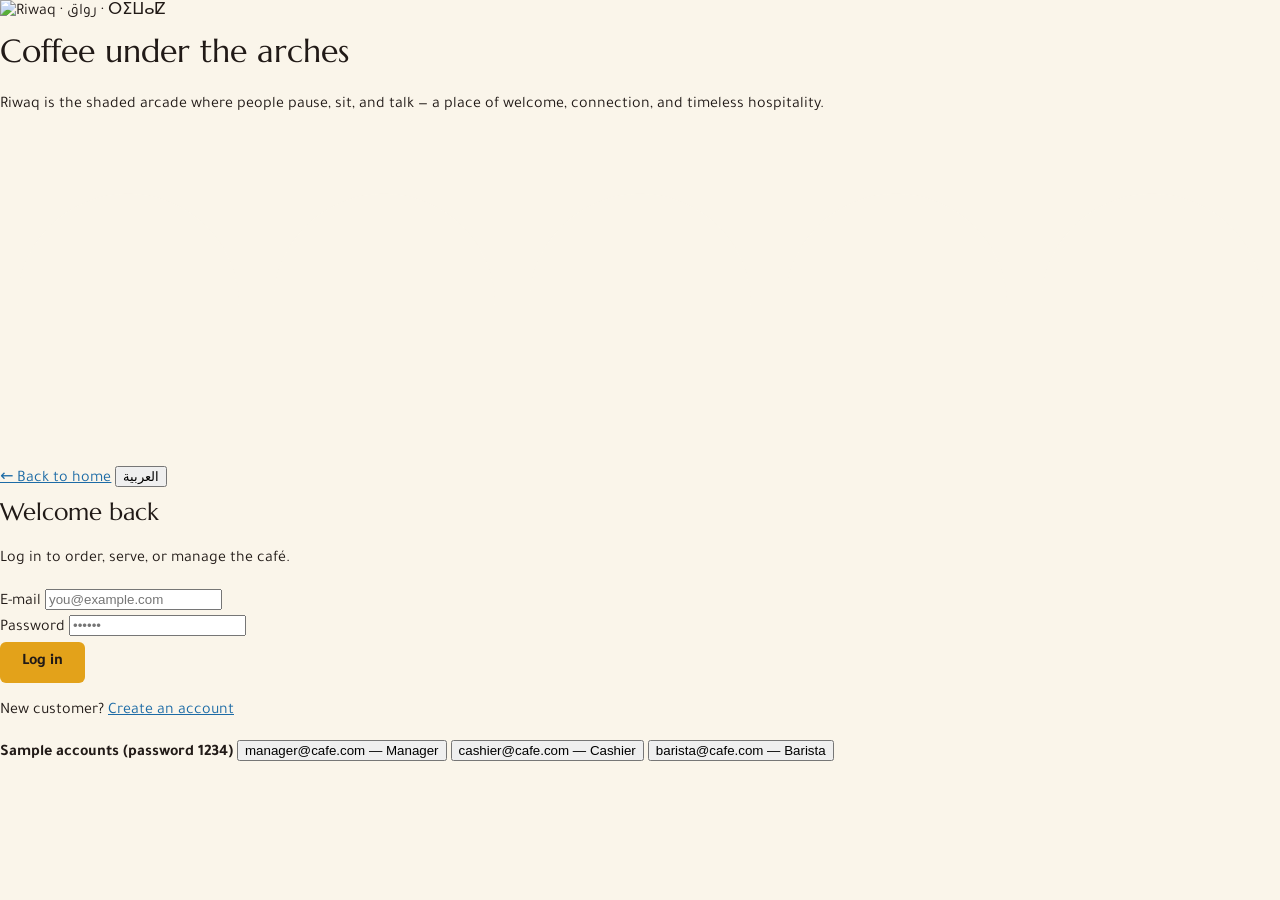
==== login.html @ 943dd226 "upload login and register html files" ====
<!DOCTYPE html>
<html lang="en">
<head>
  <meta charset="UTF-8">
  <meta name="viewport" content="width=device-width, initial-scale=1.0">
  <title data-i18n="login.title">Log in · Riwaq Café</title>
  <link rel="icon" href="img/riwaq-logo.svg">
  <link rel="preconnect" href="https://fonts.googleapis.com">
  <link rel="preconnect" href="https://fonts.gstatic.com" crossorigin>
  <link href="https://fonts.googleapis.com/css2?family=Marcellus&family=Noto+Sans+Tifinagh&family=Kufam:wght@400;700&family=Noto+Kufi+Arabic:wght@400;500;700&family=Tajawal:wght@400;500;700&display=swap" rel="stylesheet">
  <link rel="stylesheet" href="css/style.css">
  <script src="js/shared/i18n.js"></script>
</head>
<body data-root="">

  <main class="auth-page">
    <!-- Brand side -->
    <section class="auth-brand">
      <img class="logo" src="img/riwaq-lockup-light.svg" alt="Riwaq · رواق · ⵔⵉⵡⴰⵇ">
      <h1 data-i18n-html="brand.tagline">Coffee under <span>the arches</span></h1>
      <p data-i18n="brand.text">Riwaq is the shaded arcade where people pause, sit, and talk — a place of welcome, connection, and timeless hospitality.</p>
      <svg class="arches" viewBox="0 0 600 150" preserveAspectRatio="xMidYMax slice" aria-hidden="true">
        <path fill="#FAF5EA" d="M0 0 H600 V150 H592 V80 A52.0 52.0 0 0 0 488 80 V150 H472 V80 A52.0 52.0 0 0 0 368 80 V150 H352 V80 A52.0 52.0 0 0 0 248 80 V150 H232 V80 A52.0 52.0 0 0 0 128 80 V150 H112 V80 A52.0 52.0 0 0 0 8 80 V150 H0Z"/>
      </svg>
    </section>

    <!-- Form side -->
    <section class="auth-panel">
      <div class="auth-card">
        <div class="auth-top">
          <a class="back" href="index.html" data-i18n="back">← Back to home</a>
          <button type="button" class="lang-btn" data-lang-toggle>العربية</button>
        </div>
        <h2 data-i18n="login.heading">Welcome back</h2>
        <p class="sub" data-i18n="login.sub">Log in to order, serve, or manage the café.</p>

        <div id="login-alert" class="alert" role="alert" hidden></div>

        <form id="login-form" novalidate>
          <div class="field">
            <label for="email" data-i18n="field.email">E-mail</label>
            <input id="email" name="email" type="email" autocomplete="email" placeholder="you@example.com">
            <div class="error"></div>
          </div>
          <div class="field">
            <label for="password" data-i18n="field.password">Password</label>
            <input id="password" name="password" type="password" autocomplete="current-password" placeholder="••••••">
            <div class="error"></div>
          </div>
          <button type="submit" class="btn btn-primary btn-block" data-i18n="login.submit">Log in</button>
        </form>

        <p class="switch"><span data-i18n="login.newCustomer">New customer?</span> <a href="register.html" data-i18n="login.createAccount">Create an account</a></p>

        <div class="demo-accounts">
          <strong data-i18n="login.demoTitle">Sample accounts (password 1234)</strong>
          <button type="button" data-demo="manager@cafe.com"><bdi>manager@cafe.com</bdi> — <span data-i18n="role.manager">Manager</span></button>
          <button type="button" data-demo="cashier@cafe.com"><bdi>cashier@cafe.com</bdi> — <span data-i18n="role.cashier">Cashier</span></button>
          <button type="button" data-demo="barista@cafe.com"><bdi>barista@cafe.com</bdi> — <span data-i18n="role.barista">Barista</span></button>
        </div>
      </div>
    </section>
  </main>

  <script src="js/shared/auth.js"></script>
</body>
</html>
---- css/style.css ----
/* ============================================================
   Riwaq Cafe — shared design system (style.css)
   Visual identity: Libyan heritage — Amazigh, Arab, Mediterranean
   Used by every page. Page-specific styles stay in each page.
   ============================================================ */

:root {
  /* Brand colours */
  --red:     #B3261E;   /* Ghadames red  - primary            */
  --green:   #1F5C43;   /* Oasis green   - secondary          */
  --blue:    #1C6BA6;   /* Sea blue      - links, info        */
  --saffron: #E3A21A;   /* Saffron       - accent, highlights */
  --lime:    #FAF5EA;   /* Lime wash     - page background    */
  --sand:    #E4CDA7;   /* Sandstone     - borders, stripes   */
  --clay:    #A65A34;   /* Clay          - small details      */
  --ink:     #211A17;   /* Kilim black   - text               */

  --muted:   #6A5A50;   /* secondary text  */
  --line:    #E0D2B8;   /* light borders   */
  --card:    #FFFDF7;   /* card background */

  /* Type */
  --font-head: "Marcellus", Georgia, serif;
  --font-body: "Tajawal", system-ui, sans-serif;

  /* Shape */
  --radius-arch: 999px 999px 0 0;  /* arched top for images/cards */
  --radius-ui: 6px;
}

* { box-sizing: border-box; }

body {
  margin: 0;
  background: var(--lime);
  color: var(--ink);
  font-family: var(--font-body);
  font-size: 16px;
  line-height: 1.6;
}

h1, h2, h3 { font-family: var(--font-head); font-weight: 400; margin: 0 0 8px; }
h1 { font-size: 2rem; }
h2 { font-size: 1.5rem; }
a  { color: var(--blue); }

.container { max-width: 1080px; margin: 0 auto; padding: 0 16px; }

/* ---------- Kilim band (identity divider) ---------- */
.kilim-band {
  height: 14px;
  background: var(--red);
  background-image: url("data:image/svg+xml,%3Csvg xmlns='http://www.w3.org/2000/svg' width='28' height='14'%3E%3Cpath d='M14 1l13 13H1z' fill='%23FAF5EA'/%3E%3Cpath d='M14 6l7 8H7z' fill='%23B3261E'/%3E%3C/svg%3E");
  background-size: 28px 14px;
}

/* ---------- Navbar ---------- */
.navbar {
  background: var(--lime);
  border-bottom: 2px solid var(--red);
}
.navbar .container {
  display: flex;
  align-items: center;
  justify-content: space-between;
  gap: 16px;
  flex-wrap: wrap;
  padding-top: 10px;
  padding-bottom: 10px;
}
.navbar .brand img { height: 56px; display: block; }
.navbar nav { display: flex; gap: 6px; flex-wrap: wrap; align-items: center; }
.navbar nav a {
  color: var(--ink);
  text-decoration: none;
  font-weight: 500;
  padding: 8px 14px;
  border-radius: var(--radius-ui);
}
.navbar nav a:hover { background: var(--sand); }
.navbar nav a.active {
  background: var(--red);
  color: var(--lime);
}

/* ---------- Buttons ---------- */
.btn {
  display: inline-block;
  font-family: var(--font-body);
  font-size: 1rem;
  font-weight: 700;
  padding: 9px 20px;
  border-radius: var(--radius-ui);
  border: 2px solid transparent;
  cursor: pointer;
  text-decoration: none;
}
.btn-primary   { background: var(--saffron); color: var(--ink);  }
.btn-secondary { background: var(--green);   color: var(--lime); }
.btn-outline   { background: transparent;    color: var(--ink); border-color: var(--ink); }
.btn-danger    { background: transparent;    color: var(--red); border-color: var(--red); }
.btn:hover { filter: brightness(0.95); }
.btn:focus-visible { outline: 3px solid var(--blue); outline-offset: 2px; }
.btn:disabled { opacity: 0.5; cursor: not-allowed; }

/* ---------- Cards ---------- */
.card {
  background: var(--card);
  border: 1px solid var(--line);
  border-radius: var(--radius-ui);
  padding: 20px;
}

/* ---------- Status badges (order lifecycle) ---------- */
.badge {
  display: inline-block;
  padding: 3px 12px;
  border-radius: 999px;
  font-size: 0.85rem;
  font-weight: 700;
}
.badge-pending   { background: var(--sand);    color: var(--ink);  }
.badge-preparing { background: var(--saffron); color: var(--ink);  }
.badge-ready     { background: var(--blue);    color: var(--lime); }
.badge-completed { background: var(--green);   color: var(--lime); }
.badge-cancelled { background: var(--red);     color: var(--lime); }

/* ---------- Footer ---------- */
footer.site-footer {
  margin-top: 48px;
  background: var(--green);
  color: var(--lime);
}
footer.site-footer .container {
  padding-top: 20px;
  padding-bottom: 20px;
  display: flex;
  justify-content: space-between;
  gap: 12px;
  flex-wrap: wrap;
  font-size: 0.95rem;
}
footer.site-footer a { color: var(--saffron); }

/* ---------- Helpers ---------- */
.muted { color: var(--muted); }
.text-center { text-align: center; }
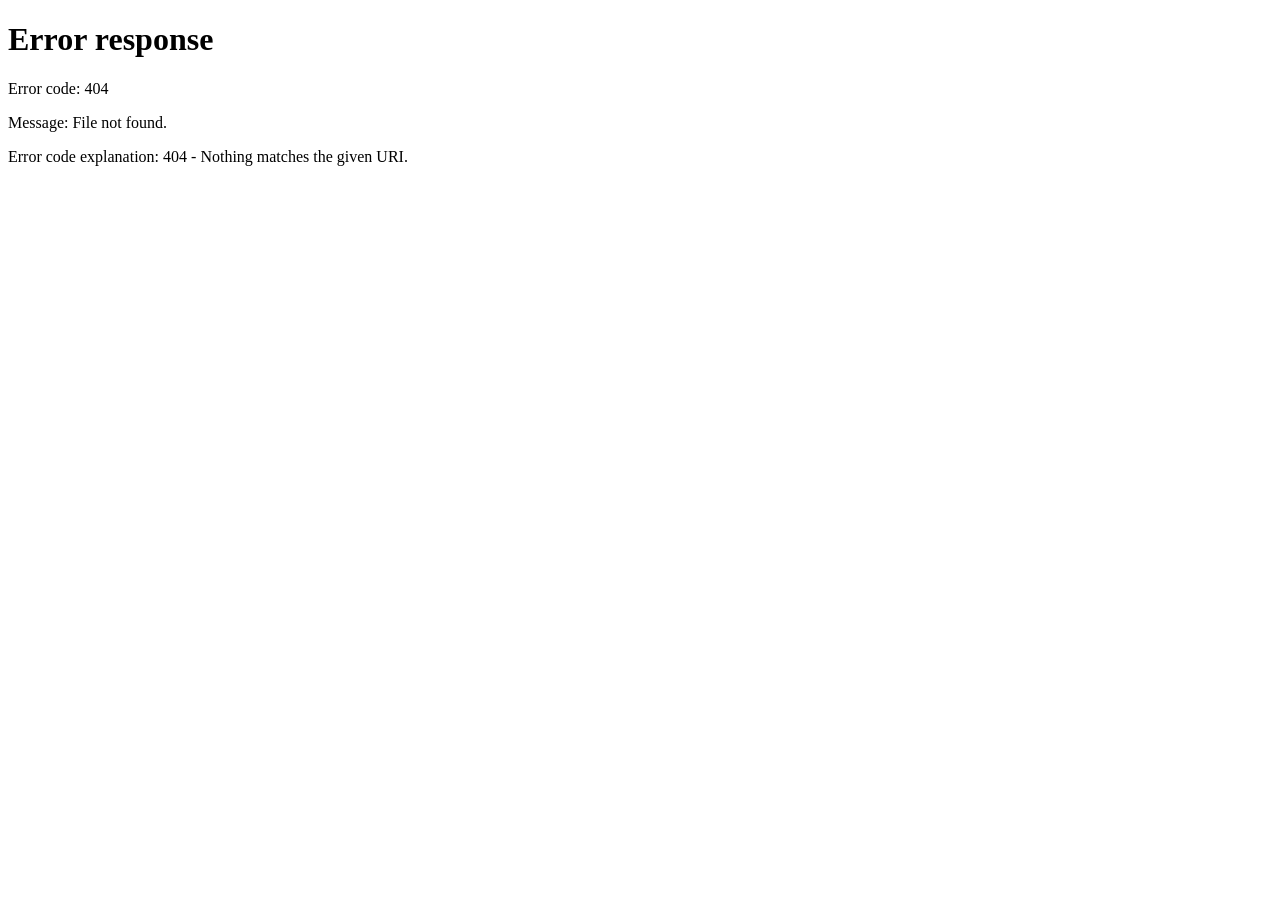
==== commit 0dc34c90: "Update M1" ====
--- a/login.html
+++ b/login.html
@@ -39,7 +39,7 @@
         <form id="login-form" novalidate>
           <div class="field">
             <label for="email" data-i18n="field.email">E-mail</label>
-            <input id="email" name="email" type="email" autocomplete="email" placeholder="you@example.com">
+            <input id="email" name="email" type="email" autocomplete="email" placeholder="your@email.com" data-i18n-placeholder="ph.email">
             <div class="error"></div>
           </div>
           <div class="field">
@@ -57,11 +57,13 @@
           <button type="button" data-demo="manager@cafe.com"><bdi>manager@cafe.com</bdi> — <span data-i18n="role.manager">Manager</span></button>
           <button type="button" data-demo="cashier@cafe.com"><bdi>cashier@cafe.com</bdi> — <span data-i18n="role.cashier">Cashier</span></button>
           <button type="button" data-demo="barista@cafe.com"><bdi>barista@cafe.com</bdi> — <span data-i18n="role.barista">Barista</span></button>
+          <button type="button" data-demo="customer@cafe.com"><bdi>customer@cafe.com</bdi> — <span data-i18n="role.customer">Customer</span></button>
         </div>
       </div>
     </section>
   </main>
 
+  <script src="js/shared/storage.js"></script>
   <script src="js/shared/auth.js"></script>
 </body>
 </html>
--- a/css/style.css
+++ b/css/style.css
@@ -2,6 +2,12 @@
    Riwaq Cafe — shared design system (style.css)
    Visual identity: Libyan heritage — Amazigh, Arab, Mediterranean
    Used by every page. Page-specific styles stay in each page.
+
+   PART A  Team base: tokens, navbar, buttons, cards, badges, footer
+   PART B  Module M1 (Yasmina): auth pages, admin layout, dashboard,
+           tables, forms, modal, Arabic / RTL support
+   Rule: Part B only ADDS classes. It never redefines Part A, so
+   the team's pages look exactly the same as before.
    ============================================================ */
 
 :root {
@@ -26,6 +32,21 @@
   /* Shape */
   --radius-arch: 999px 999px 0 0;  /* arched top for images/cards */
   --radius-ui: 6px;
+
+  /* ---- added for module M1 ---- */
+  --red-dark: #8E1D17;             /* hover on red surfaces */
+  --white:    #FFFFFF;
+  --shadow:   0 1px 2px rgba(33, 26, 23, .06), 0 6px 18px rgba(33, 26, 23, .06);
+
+  /* Arabic fonts (used when the page is switched to Arabic) */
+  --font-ar-head:  "Kufam", "Noto Kufi Arabic", sans-serif;
+  --font-ar-body:  "Noto Kufi Arabic", "Tajawal", sans-serif;
+  --font-tifinagh: "Noto Sans Tifinagh", sans-serif;
+
+  /* Patterns: Ghadames roofline + kilim diamond (Visual Identity, page 7) */
+  --roofline: url("data:image/svg+xml,%3Csvg xmlns='http://www.w3.org/2000/svg' width='24' height='14'%3E%3Cpath d='M0 14 L12 2 L24 14Z' fill='%23B3261E'/%3E%3C/svg%3E");
+  --kilim: url("data:image/svg+xml,%3Csvg xmlns='http://www.w3.org/2000/svg' width='40' height='24'%3E%3Cpath d='M20 1 L31 12 L20 23 L9 12Z' fill='%23B3261E'/%3E%3Cpath d='M20 6 L26 12 L20 18 L14 12Z' fill='%23E3A21A'/%3E%3Cpath d='M20 9 L23 12 L20 15 L17 12Z' fill='%231F5C43'/%3E%3C/svg%3E");
+  --kilim-light: url("data:image/svg+xml,%3Csvg xmlns='http://www.w3.org/2000/svg' width='40' height='24'%3E%3Cpath d='M20 1 L31 12 L20 23 L9 12Z' fill='%23FAF5EA'/%3E%3Cpath d='M20 6 L26 12 L20 18 L14 12Z' fill='%23E3A21A'/%3E%3Cpath d='M20 9 L23 12 L20 15 L17 12Z' fill='%231F5C43'/%3E%3C/svg%3E");
 }
 
 * { box-sizing: border-box; }
@@ -145,3 +166,264 @@
 /* ---------- Helpers ---------- */
 .muted { color: var(--muted); }
 .text-center { text-align: center; }
+
+/* ============================================================
+   PART B — Module M1 (Yasmina): login, register, users,
+   dashboard, reports + Arabic / RTL
+   ============================================================ */
+.ar  { font-family: var(--font-ar-head); }
+.tif { font-family: var(--font-tifinagh); }
+
+/* ---------- B1. Decorative strips ---------- */
+.roofline-strip { height: 14px; background: var(--roofline) repeat-x bottom; }
+.kilim-strip    { height: 24px; background: var(--kilim) repeat-x center; }
+
+/* ---------- B2. Extra button variants (base .btn is in Part A) ---------- */
+.btn-ghost { background: transparent; color: var(--muted); border-color: var(--line); }
+.btn-ghost:hover { border-color: var(--muted); }
+.btn-sm    { padding: 5px 12px; font-size: .88rem; }
+.btn-block { width: 100%; }
+
+/* ---------- B3. Forms ---------- */
+.field { margin-bottom: 1rem; }
+.field label { display: block; font-weight: 600; font-size: .9rem; margin-bottom: .3rem; }
+.field input, .field select {
+  width: 100%; padding: .7rem .85rem; font: 1rem var(--font-body); color: var(--ink);
+  background: var(--white); border: 1.5px solid var(--line); border-radius: 8px;
+}
+.field input:focus, .field select:focus { outline: none; border-color: var(--red); box-shadow: 0 0 0 3px rgba(179, 38, 30, .12); }
+.field.invalid input, .field.invalid select { border-color: var(--red); }
+.field .hint  { font-size: .8rem; color: var(--muted); margin-top: .25rem; }
+.field .error { font-size: .8rem; color: var(--red); margin-top: .25rem; min-height: 1em; }
+.form-row { display: grid; grid-template-columns: 1fr 1fr; gap: 0 1rem; }
+
+.alert {
+  padding: .7rem .9rem; border-radius: 8px; margin-bottom: 1rem; font-size: .92rem;
+  background: #FBE9E7; color: var(--red-dark); border: 1px solid #F1C4BF;
+}
+.alert.success { background: #E5F0EA; color: var(--green); border-color: #BCD8C9; }
+.alert[hidden] { display: none; }
+
+/* ---------- B4. Auth pages (login / register) ---------- */
+.auth-page { min-height: 100vh; display: grid; grid-template-columns: 1.05fr 1fr; }
+
+.auth-brand {
+  position: relative; overflow: hidden;
+  background: var(--red); color: var(--lime);
+  display: flex; flex-direction: column; justify-content: center; align-items: center;
+  text-align: center; padding: 3rem 3.5rem 9rem;
+}
+.auth-brand::before { /* Ghadames roofline along the top */
+  content: ""; position: absolute; inset: 0 0 auto 0; height: 18px;
+  background: url("data:image/svg+xml,%3Csvg xmlns='http://www.w3.org/2000/svg' width='24' height='18'%3E%3Cpath d='M0 18 L12 4 L24 18Z' fill='%23FAF5EA'/%3E%3C/svg%3E") repeat-x bottom;
+  transform: rotate(180deg);
+}
+.auth-brand .arches { /* the riwaq arcade along the bottom */
+  position: absolute; left: 0; bottom: 0; width: 100%; height: 150px; opacity: .12;
+}
+.auth-brand .logo { width: 230px; margin-bottom: 2rem; }
+.auth-brand h1 { font-size: 2.3rem; color: var(--white); }
+.auth-brand h1 span { color: var(--saffron); }
+.auth-brand p { max-width: 30rem; opacity: .9; }
+
+.auth-panel { display: flex; flex-direction: column; justify-content: center; padding: 3rem; }
+.auth-card { width: 100%; max-width: 420px; margin: 0 auto; }
+.auth-card h2 { font-size: 2rem; margin-bottom: .25rem; }
+.auth-card .sub { color: var(--muted); margin: 0 0 1.75rem; }
+.auth-card .switch { text-align: center; margin-top: 1.25rem; font-size: .92rem; }
+.auth-top { display: flex; justify-content: space-between; align-items: center; margin-bottom: 1.5rem; }
+.auth-card .back { font-size: .88rem; color: var(--muted); text-decoration: none; }
+.lang-btn {
+  font: 600 .88rem var(--font-body); color: var(--red); background: var(--white);
+  border: 1.5px solid var(--sand); border-radius: 999px; padding: .35rem .95rem; cursor: pointer;
+}
+.lang-btn:hover { border-color: var(--red); }
+.opt { font-weight: 400; color: var(--muted); }
+
+.demo-accounts {
+  margin-top: 1.75rem; padding: 1rem; border-radius: var(--radius-ui);
+  background: var(--white); border: 1px dashed var(--sand); font-size: .85rem;
+}
+.demo-accounts strong { display: block; margin-bottom: .4rem; }
+.demo-accounts button {
+  font: inherit; background: none; border: 0; padding: .15rem 0; cursor: pointer; text-align: start;
+  color: var(--blue); text-decoration: underline; display: block;
+}
+
+/* ---------- B5. Admin layout (sidebar + main area) ---------- */
+.admin-layout { display: grid; grid-template-columns: 240px 1fr; min-height: 100vh; }
+
+.sidebar {
+  background: var(--red); color: var(--lime); padding: 1.1rem 1rem 0;
+  position: sticky; top: 0; height: 100vh; display: flex; flex-direction: column;
+  overflow-y: auto;            /* on short screens the sidebar scrolls by itself */
+}
+.sidebar .brand { display: block; text-align: center; padding: 0 .5rem .6rem; }
+.sidebar .brand img { width: 108px; }
+.sidebar .kilim-strip { margin: 0 -.25rem .4rem; background-image: var(--kilim-light); }
+.sidebar nav a {
+  display: flex; align-items: center; gap: .65rem;
+  padding: .5rem .75rem; border-radius: 8px; margin-bottom: .1rem;
+  color: var(--lime); text-decoration: none; font-weight: 500;
+}
+.sidebar nav a:hover { background: var(--red-dark); color: var(--white); }
+.sidebar nav a.active { background: var(--lime); color: var(--red); font-weight: 700; }
+.sidebar nav .section { font-size: .72rem; text-transform: uppercase; letter-spacing: .12em; color: var(--sand); opacity: .85; margin: .75rem .75rem .3rem; }
+/* User box + Log out: pinned to the bottom so it is ALWAYS visible */
+.sidebar .me {
+  margin-top: auto; padding: .7rem .75rem .9rem; font-size: .85rem;
+  position: sticky; bottom: 0; background: var(--red);
+  border-top: 1px solid rgba(250, 245, 234, .25);
+}
+.sidebar .me .who { color: var(--white); font-weight: 600; }
+.sidebar .me .role { color: var(--sand); text-transform: capitalize; }
+.sidebar .me-actions { display: flex; gap: .4rem; margin-top: .6rem; }
+.sidebar .me .btn { flex: 1 1 auto; padding: .35rem .6rem; white-space: nowrap; color: var(--lime); border-color: rgba(250, 245, 234, .45); }
+.sidebar .me .btn:hover { background: var(--lime); color: var(--red); border-color: var(--lime); }
+
+.main { padding: 0 2.25rem 3rem; min-width: 0; }
+.main > .page-head {               /* scoped: other pages use .page-head too */
+  display: flex; align-items: flex-end; justify-content: space-between; gap: 1rem; flex-wrap: wrap;
+  padding: 2rem 0 1.25rem; margin-bottom: 1.5rem;
+  background: var(--roofline) repeat-x bottom / 18px 10px;
+}
+.main > .page-head h1 { font-size: 2rem; margin: 0; }
+.main > .page-head .sub { color: var(--muted); margin: .2rem 0 0; }
+.main > .page-head .actions { display: flex; gap: .5rem; flex-wrap: wrap; padding-bottom: 1rem; }
+
+.card h3 { font-size: 1.15rem; margin-bottom: 1rem; }
+.card .card-head { display: flex; justify-content: space-between; align-items: baseline; margin-bottom: 1rem; }
+.card .card-head h3 { margin: 0; }
+.card .card-head small { color: var(--muted); }
+
+/* ---------- B6. Dashboard pieces ---------- */
+/* KPI tiles */
+.kpis { display: grid; grid-template-columns: repeat(4, 1fr); gap: 1rem; margin-bottom: 1.25rem; }
+.kpi { position: relative; overflow: hidden; }
+.kpi::after { /* small kilim diamond accent */
+  content: ""; position: absolute; top: 12px; inset-inline-end: 12px; width: 20px; height: 12px;
+  background: var(--kilim) no-repeat center / 20px 12px; opacity: .8;
+}
+.kpi .label { font-size: .85rem; color: var(--muted); }
+.kpi .value { font-family: var(--font-head); font-size: 2rem; line-height: 1.2; margin-top: .2rem; }
+.kpi .note  { font-size: .8rem; color: var(--muted); }
+.kpi.accent { border-top: 3px solid var(--red); }
+.kpi.warn   { border-top: 3px solid var(--saffron); }
+.kpi.ok     { border-top: 3px solid var(--green); }
+.kpi.info   { border-top: 3px solid var(--blue); }
+
+.grid-2 { display: grid; grid-template-columns: 1.6fr 1fr; gap: 1.25rem; margin-bottom: 1.25rem; }
+
+/* Chart */
+.chart-wrap { position: relative; }
+.chart-wrap canvas { width: 100%; height: 260px; display: block; }
+.chart-tip {
+  position: absolute; pointer-events: none; background: var(--red-dark); color: var(--lime);
+  font-size: .8rem; padding: .4rem .6rem; border-radius: 6px; white-space: nowrap;
+  transform: translate(-50%, -110%); opacity: 0; transition: opacity .1s;
+}
+.chart-tip b { color: var(--white); }
+
+/* Best-seller bars */
+.bars { list-style: none; margin: 0; padding: 0; }
+.bars li { display: grid; grid-template-columns: 1.4rem 1fr auto; gap: .6rem; align-items: center; margin-bottom: .85rem; }
+.bars .rank { font-family: var(--font-head); color: var(--clay); }
+.bars .name { font-weight: 600; font-size: .92rem; }
+.bars .track { display: block; grid-column: 2 / 4; height: 8px; background: #F3EBDD; border-radius: 4px; overflow: hidden; }
+.bars .fill  { display: block; height: 100%; background: var(--red); border-radius: 4px; }
+.bars .qty { font-size: .85rem; color: var(--muted); }
+
+/* ---------- B7. Data tables + role badges ---------- */
+.table-wrap { overflow-x: auto; }
+table.data { width: 100%; border-collapse: collapse; font-size: .92rem; }
+table.data th {
+  text-align: start; font-weight: 600; color: var(--muted); font-size: .8rem;
+  text-transform: uppercase; letter-spacing: .06em;
+  padding: .65rem .75rem; border-bottom: 2px solid var(--sand);
+}
+table.data td { padding: .7rem .75rem; border-bottom: 1px solid var(--line); vertical-align: middle; }
+table.data tr:hover td { background: #FDFAF3; }
+table.data .num { text-align: end; font-variant-numeric: tabular-nums; }
+table.data tfoot td { font-weight: 700; border-top: 2px solid var(--sand); border-bottom: 0; }
+table.data .row-actions { display: flex; gap: .4rem; justify-content: flex-end; }
+
+/* Role badges, same style as the team's status badges (.badge-pending …) */
+.badge-manager  { background: var(--red);   color: var(--lime); }
+.badge-cashier  { background: var(--blue);  color: var(--lime); }
+.badge-barista  { background: var(--green); color: var(--lime); }
+.badge-customer { background: var(--sand);  color: var(--ink);  }
+
+/* ---------- B8. Toolbar, empty state, modal, toast ---------- */
+.toolbar { display: flex; gap: .75rem; flex-wrap: wrap; align-items: flex-end; margin-bottom: 1rem; }
+.toolbar .field { margin: 0; }
+.toolbar .field input, .toolbar .field select { padding: .5rem .7rem; }
+.toolbar .grow { flex: 1; min-width: 200px; }
+
+.admin-layout .empty { text-align: center; padding: 2.5rem 1rem; color: var(--muted); }   /* scoped */
+.admin-layout .empty .kilim-strip { width: 120px; margin: 0 auto 1rem; }
+
+/* Modal (add / edit user) */
+.modal-backdrop {
+  position: fixed; inset: 0; background: rgba(33, 26, 23, .45);
+  display: none; align-items: center; justify-content: center; padding: 1rem; z-index: 50;
+}
+.modal-backdrop.open { display: flex; }
+.modal { background: var(--lime); border-radius: 14px; width: 100%; max-width: 520px; overflow: hidden; box-shadow: 0 20px 60px rgba(0,0,0,.25); }
+.modal .roofline-strip { background-color: var(--white); }
+.modal-body { padding: 1.5rem 1.75rem; }
+.modal-body h2 { font-size: 1.5rem; margin-bottom: 1.25rem; }
+.modal-foot { display: flex; justify-content: flex-end; gap: .5rem; margin-top: .5rem; }
+
+.toast {
+  position: fixed; bottom: 1.5rem; inset-inline-end: 1.5rem; background: var(--green); color: var(--white);
+  padding: .75rem 1.1rem; border-radius: 8px; box-shadow: var(--shadow); z-index: 60;
+  opacity: 0; transform: translateY(10px); transition: all .2s;
+}
+.toast.show { opacity: 1; transform: none; }
+
+/* =========================================================
+   B9. ARABIC (right-to-left) — works on every page that loads i18n.js
+   <html dir="rtl"> is set by i18n.js. Flexbox and Grid flip by
+   themselves; here we only change fonts and a few details.
+   ========================================================= */
+/* Swap the text font for Arabic: every rule that uses var(--font-body) follows. */
+:root[dir="rtl"] { --font-body: var(--font-ar-body); }
+[dir="rtl"] h1, [dir="rtl"] h2, [dir="rtl"] h3 { font-family: var(--font-ar-head); font-weight: 700; }
+[dir="rtl"] .kpi .value { font-family: var(--font-ar-body); font-weight: 700; font-size: 1.75rem; }
+[dir="rtl"] h1 { line-height: 1.5; }
+[dir="rtl"] .auth-brand h1 { font-size: 2.6rem; }
+/* Letter-spacing breaks the joining of Arabic letters, so turn it off. */
+[dir="rtl"] table.data th,
+[dir="rtl"] .sidebar nav .section { letter-spacing: 0; font-size: .85rem; }
+/* E-mails, passwords and phone numbers are always typed left-to-right. */
+[dir="rtl"] input[type="email"], [dir="rtl"] input[type="password"], [dir="rtl"] input[type="tel"] {
+  direction: ltr; text-align: right;
+}
+[dir="rtl"] input[type="email"]::placeholder, [dir="rtl"] input[type="password"]::placeholder,
+[dir="rtl"] input[type="tel"]::placeholder { text-align: right; }
+
+/* ---------- B10. Responsive & print ---------- */
+@media (max-width: 1000px) {
+  .kpis { grid-template-columns: repeat(2, 1fr); }
+  .grid-2 { grid-template-columns: 1fr; }
+}
+@media (max-width: 820px) {
+  .auth-page { grid-template-columns: 1fr; }
+  .auth-brand { padding: 2.5rem 1.5rem 2rem; }
+  .auth-brand .arches { display: none; }
+  .auth-brand .logo { width: 170px; margin-bottom: 1.25rem; }
+  .auth-brand h1 { font-size: 1.8rem; }
+  [dir="rtl"] .auth-brand h1 { font-size: 2rem; }
+  .admin-layout { grid-template-columns: 1fr; }
+  .sidebar { position: static; height: auto; }
+  .sidebar .brand img { width: 90px; }
+  .sidebar nav { display: flex; flex-wrap: wrap; gap: .25rem; }
+  .sidebar nav .section { display: none; }
+  .main { padding: 0 1rem 2rem; }
+  .form-row { grid-template-columns: 1fr; }
+}
+
+@media print {
+  .sidebar, .main > .page-head .actions, .toolbar { display: none !important; }
+  .admin-layout { display: block; }
+}
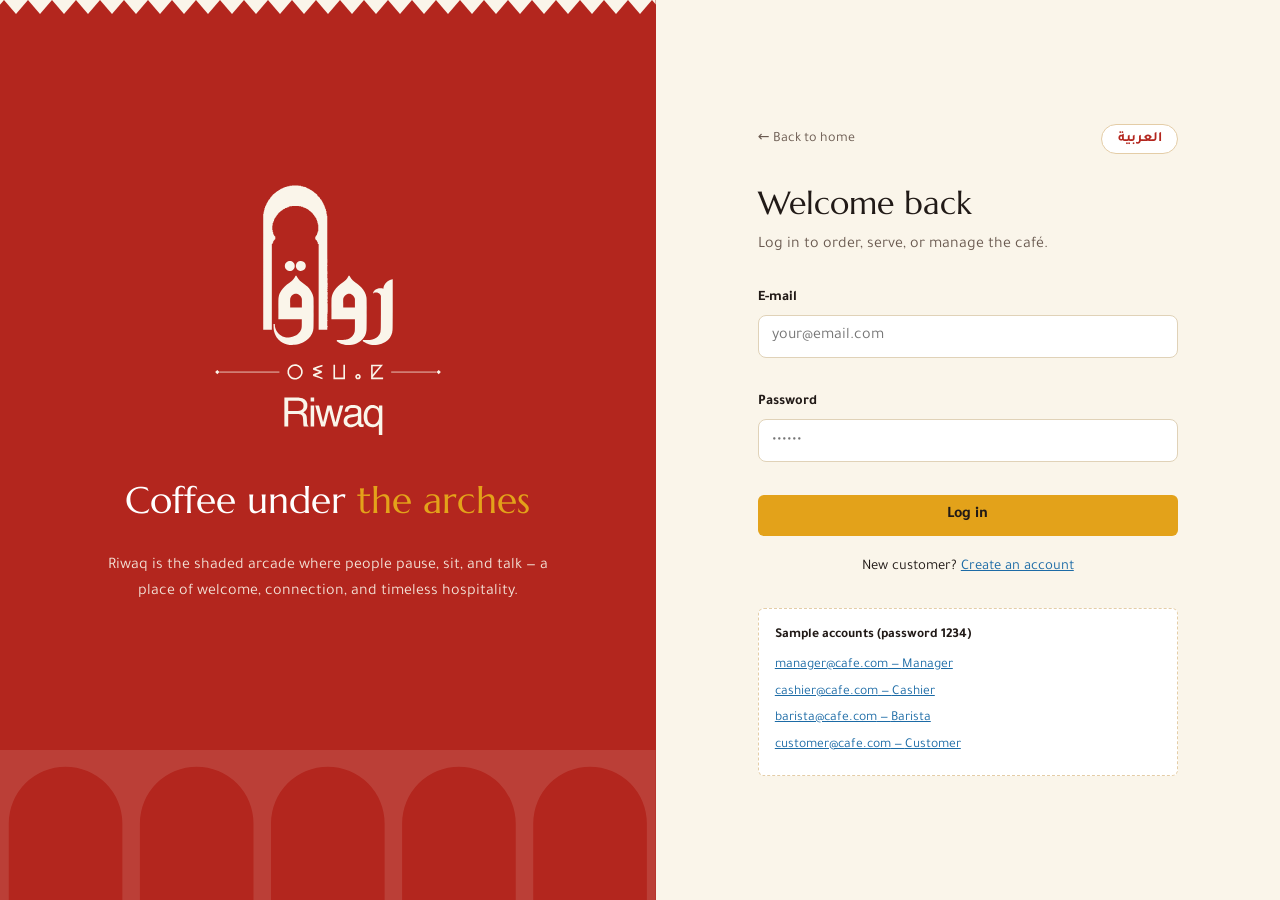
==== commit 510ce960: "make the structure of the menu page" ====
--- a/login.html
+++ b/login.html
@@ -7,7 +7,7 @@
   <link rel="icon" href="img/riwaq-logo.svg">
   <link rel="preconnect" href="https://fonts.googleapis.com">
   <link rel="preconnect" href="https://fonts.gstatic.com" crossorigin>
-  <link href="https://fonts.googleapis.com/css2?family=Marcellus&family=Noto+Sans+Tifinagh&family=Kufam:wght@400;700&family=Noto+Kufi+Arabic:wght@400;500;700&family=Tajawal:wght@400;500;700&display=swap" rel="stylesheet">
+  <link href="https://fonts.googleapis.com/css2?family=Marcellus&family=Noto+Sans+Tifinagh&family=Reem+Kufi:wght@400;500;700&family=Noto+Kufi+Arabic:wght@400;500;700&family=Tajawal:wght@400;500;700&display=swap" rel="stylesheet">
   <link rel="stylesheet" href="css/style.css">
   <script src="js/shared/i18n.js"></script>
 </head>
--- a/css/style.css
+++ b/css/style.css
@@ -39,8 +39,8 @@
   --shadow:   0 1px 2px rgba(33, 26, 23, .06), 0 6px 18px rgba(33, 26, 23, .06);
 
   /* Arabic fonts (used when the page is switched to Arabic) */
-  --font-ar-head:  "Kufam", "Noto Kufi Arabic", sans-serif;
-  --font-ar-body:  "Noto Kufi Arabic", "Tajawal", sans-serif;
+  --font-ar-head:  "Reem Kufi", "Noto Kufi Arabic", sans-serif;
+  --font-ar-body:  "Tajawal", "Noto Kufi Arabic", sans-serif;
   --font-tifinagh: "Noto Sans Tifinagh", sans-serif;
 
   /* Patterns: Ghadames roofline + kilim diamond (Visual Identity, page 7) */
@@ -427,3 +427,40 @@
   .sidebar, .main > .page-head .actions, .toolbar { display: none !important; }
   .admin-layout { display: block; }
 }
+
+
+/* ============================================================
+   PART C — Shared layout (Shaima, js/shared/layout.js)
+   Customer navbar extras + page heading on "site" pages.
+   Only ADDS classes; Parts A and B are unchanged.
+   ============================================================ */
+body[data-layout="site"] { min-height: 100vh; display: flex; flex-direction: column; }
+body[data-layout="site"] > main { flex: 1; width: 100%; }   /* keeps the footer at the bottom */
+
+.navbar nav .nav-count {
+  display: inline-block; min-width: 1.5em; margin-inline-start: .35em; padding: 0 .4em;
+  border-radius: 999px; background: var(--saffron); color: var(--ink);
+  font-size: .75rem; font-weight: 700; line-height: 1.5; text-align: center;
+}
+.navbar nav .nav-count[hidden] { display: none; }
+.navbar nav a.active .nav-count { background: var(--lime); color: var(--red); }
+.navbar .nav-user { color: var(--muted); font-size: .9rem; padding: 0 4px; }
+.navbar nav .btn { margin-inline-start: 4px; }
+.navbar nav a.btn-primary { color: var(--ink); padding: 5px 14px; }
+.navbar nav a.btn-primary:hover { background: var(--saffron); }
+
+.site-main > .page-head {
+  display: flex; justify-content: space-between; align-items: flex-end;
+  gap: 16px; flex-wrap: wrap; margin: 32px 0 20px; padding-bottom: 14px;
+  background: var(--roofline) repeat-x bottom / 18px 10px;
+}
+.site-main > .page-head h1 { margin: 0; }
+.site-main > .page-head .sub { color: var(--muted); margin: 4px 0 10px; }
+
+/* Placeholder card for pages that are still being built */
+.placeholder { text-align: center; color: var(--muted); padding: 48px 20px; border-style: dashed; }
+.placeholder .kilim-strip { width: 120px; margin: 0 auto 12px; }
+
+@media print {
+  .navbar, .kilim-band, footer.site-footer { display: none !important; }
+}
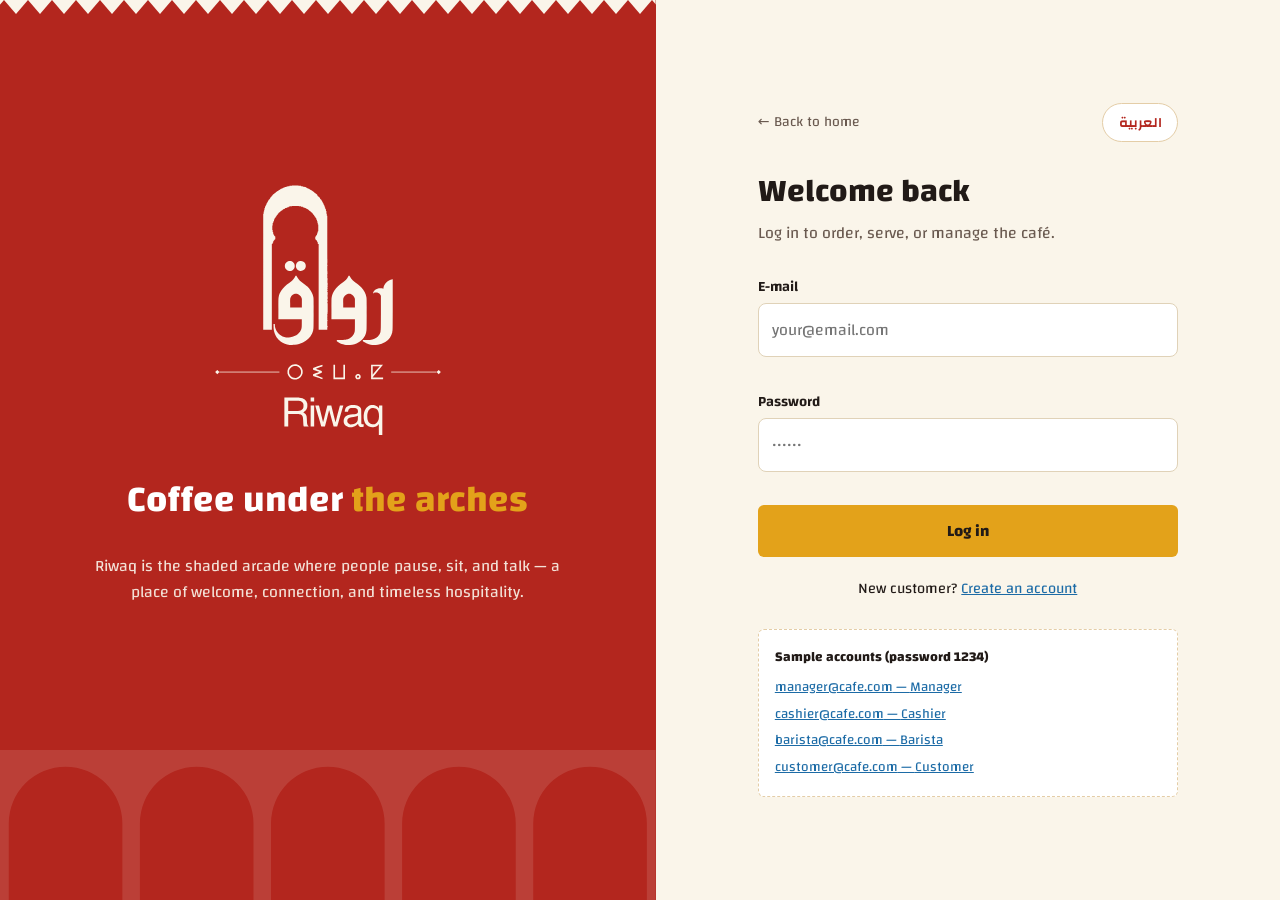
==== commit 75e2a1e1: "Update fonts link in home, login and register" ====
--- a/login.html
+++ b/login.html
@@ -7,7 +7,7 @@
   <link rel="icon" href="img/riwaq-logo.svg">
   <link rel="preconnect" href="https://fonts.googleapis.com">
   <link rel="preconnect" href="https://fonts.gstatic.com" crossorigin>
-  <link href="https://fonts.googleapis.com/css2?family=Marcellus&family=Noto+Sans+Tifinagh&family=Reem+Kufi:wght@400;500;700&family=Noto+Kufi+Arabic:wght@400;500;700&family=Tajawal:wght@400;500;700&display=swap" rel="stylesheet">
+  <link href="https://fonts.googleapis.com/css2?family=Changa:wght@400;500;600;700&family=Kufam:wght@400;500;600;700;800&family=Noto+Sans+Tifinagh&display=swap" rel="stylesheet">
   <link rel="stylesheet" href="css/style.css">
   <script src="js/shared/i18n.js"></script>
 </head>
--- a/css/style.css
+++ b/css/style.css
@@ -26,8 +26,10 @@
   --card:    #FFFDF7;   /* card background */
 
   /* Type */
-  --font-head: "Marcellus", Georgia, serif;
-  --font-body: "Tajawal", system-ui, sans-serif;
+  /* Fonts — one choice for the whole site (team decision):
+     English: Changa (headings + text). Arabic: Kufam (headings + text). */
+  --font-head: "Changa", "Tajawal", sans-serif;
+  --font-body: "Changa", "Tajawal", system-ui, sans-serif;
 
   /* Shape */
   --radius-arch: 999px 999px 0 0;  /* arched top for images/cards */
@@ -39,8 +41,8 @@
   --shadow:   0 1px 2px rgba(33, 26, 23, .06), 0 6px 18px rgba(33, 26, 23, .06);
 
   /* Arabic fonts (used when the page is switched to Arabic) */
-  --font-ar-head:  "Reem Kufi", "Noto Kufi Arabic", sans-serif;
-  --font-ar-body:  "Tajawal", "Noto Kufi Arabic", sans-serif;
+  --font-ar-head:  "Kufam", sans-serif;
+  --font-ar-body:  "Kufam", sans-serif;
   --font-tifinagh: "Noto Sans Tifinagh", sans-serif;
 
   /* Patterns: Ghadames roofline + kilim diamond (Visual Identity, page 7) */
@@ -60,7 +62,7 @@
   line-height: 1.6;
 }
 
-h1, h2, h3 { font-family: var(--font-head); font-weight: 400; margin: 0 0 8px; }
+h1, h2, h3 { font-family: var(--font-head); font-weight: 700; margin: 0 0 8px; }   /* bold headings */
 h1 { font-size: 2rem; }
 h2 { font-size: 1.5rem; }
 a  { color: var(--blue); }
@@ -145,6 +147,7 @@
 .badge-ready     { background: var(--blue);    color: var(--lime); }
 .badge-completed { background: var(--green);   color: var(--lime); }
 .badge-cancelled { background: var(--red);     color: var(--lime); }
+.badge-confirmed { background: #E5F0EA;      color: var(--green); }   /* cashier confirmed it (Shaima) */
 
 /* ---------- Footer ---------- */
 footer.site-footer {
@@ -388,6 +391,9 @@
    ========================================================= */
 /* Swap the text font for Arabic: every rule that uses var(--font-body) follows. */
 :root[dir="rtl"] { --font-body: var(--font-ar-body); }
+/* Kufam is wide, so Arabic text is a little smaller: 15px instead of 16px */
+html[dir="rtl"] { font-size: 93.75%; }
+html[dir="rtl"] body { font-size: 15px; }
 [dir="rtl"] h1, [dir="rtl"] h2, [dir="rtl"] h3 { font-family: var(--font-ar-head); font-weight: 700; }
 [dir="rtl"] .kpi .value { font-family: var(--font-ar-body); font-weight: 700; font-size: 1.75rem; }
 [dir="rtl"] h1 { line-height: 1.5; }
@@ -444,7 +450,8 @@
 }
 .navbar nav .nav-count[hidden] { display: none; }
 .navbar nav a.active .nav-count { background: var(--lime); color: var(--red); }
-.navbar .nav-user { color: var(--muted); font-size: .9rem; padding: 0 4px; }
+.navbar .nav-user { display: inline-flex; align-items: center; gap: 6px; padding: 0 4px; font-size: .9rem; color: var(--ink); font-weight: 500; }
+.navbar .nav-user .badge { font-size: .72rem; padding: 2px 10px; text-transform: capitalize; }
 .navbar nav .btn { margin-inline-start: 4px; }
 .navbar nav a.btn-primary { color: var(--ink); padding: 5px 14px; }
 .navbar nav a.btn-primary:hover { background: var(--saffron); }
@@ -457,6 +464,49 @@
 .site-main > .page-head h1 { margin: 0; }
 .site-main > .page-head .sub { color: var(--muted); margin: 4px 0 10px; }
 
+/* Add button + quantity stepper (menu, cart) */
+.btn-add {
+  min-height: 44px; padding: 0 18px; border: 0; border-radius: var(--radius-ui); cursor: pointer;
+  background: var(--green); color: var(--lime); font: inherit; font-weight: 700;
+}
+.btn-add:disabled { background: #F1E8D6; color: var(--muted); border: 1px solid #CDB48C; cursor: not-allowed; }
+.stepper { display: flex; align-items: center; border: 1px solid var(--green); border-radius: var(--radius-ui); overflow: hidden; }
+.stepper button {
+  width: 44px; height: 44px; border: 0; cursor: pointer;
+  font-size: 1.25rem; font-weight: 700; background: var(--card); color: var(--green);
+}
+.stepper button.plus { background: var(--green); color: var(--lime); }
+.stepper .qty { min-width: 32px; text-align: center; font-weight: 700; }
+.btn-add:focus-visible, .stepper button:focus-visible { outline: 3px solid var(--blue); outline-offset: 2px; }
+
+
+/* Order summary panel (menu "Your order", cart checkout) */
+.order-panel {
+  flex: 1 1 300px; min-width: 0; position: sticky; top: 16px;
+  background: var(--card); border: 1px solid var(--line); border-top: 6px solid var(--red);
+  border-radius: var(--radius-ui); padding: 22px;
+}
+.order-panel h2 { font-size: 1.5rem; margin: 0 0 4px; }
+.order-panel .count { margin: 0 0 16px; color: var(--muted); font-size: .9rem; }
+.order-panel .empty-note { margin: 0 0 16px; padding: 16px; background: var(--lime); border-radius: 4px; color: var(--muted); font-size: .95rem; }
+.order-lines { list-style: none; margin: 0 0 16px; padding: 0; display: flex; flex-direction: column; gap: 10px; }
+.order-lines li { display: flex; justify-content: space-between; gap: 12px; font-size: .95rem; padding-bottom: 10px; border-bottom: 1px solid #EFE4CF; }
+.order-lines b { color: var(--green); }
+.order-lines .line-total { white-space: nowrap; font-variant-numeric: tabular-nums; }
+.order-total { display: flex; justify-content: space-between; align-items: baseline; margin-bottom: 18px; }
+.order-total .label { font-weight: 700; }
+.order-total .value { font-family: var(--font-head); font-size: 1.6rem; color: var(--red); }
+.go-cart {
+  display: flex; align-items: center; justify-content: center; width: 100%; min-height: 48px;
+  border-radius: var(--radius-ui); background: var(--saffron); color: var(--ink);
+  font-weight: 700; text-decoration: none;
+}
+.go-cart[aria-disabled="true"] { background: #E9DCC4; color: var(--muted); pointer-events: none; }
+.go-cart:focus-visible { outline: 3px solid var(--blue); outline-offset: 2px; }
+.order-panel .note { margin: 14px 0 0; color: var(--muted); font-size: .82rem; }
+@media (max-width: 820px) { .order-panel { position: static; } }
+
+
 /* Placeholder card for pages that are still being built */
 .placeholder { text-align: center; color: var(--muted); padding: 48px 20px; border-style: dashed; }
 .placeholder .kilim-strip { width: 120px; margin: 0 auto 12px; }
@@ -464,3 +514,276 @@
 @media print {
   .navbar, .kilim-band, footer.site-footer { display: none !important; }
 }
+
+/* "Are you sure?" popup (askConfirm() in js/shared/menu-common.js — Shaima) */
+.ask-modal { max-width: 420px; }
+.ask-modal .modal-body h2 { margin-bottom: .5rem; }
+.ask-modal .modal-body p { margin: 0 0 1.25rem; color: var(--muted); }
+
+/* Receipt — cashier/bill.html and the receipt popup on cashier/orders.html (Shaima) */
+.receipt {
+  position: relative;
+  background: var(--white); border: 1px solid var(--line); border-radius: 4px;
+  padding: 26px 26px 20px; box-shadow: 0 10px 30px rgba(33, 26, 23, .08);
+}
+.receipt .head { text-align: center; padding-bottom: 14px; border-bottom: 1px dashed #CDB48C; }
+.receipt .head img { width: 54px; display: block; margin: 0 auto 6px; }
+.receipt .head .cafe { font-family: var(--font-head); font-weight: 700; font-size: 1.35rem; margin: 0; }
+.receipt .head .ar { font-family: var(--font-ar-head); color: var(--muted); margin: 0; }
+[dir="rtl"] .receipt .head .ar { display: none; }   /* the Arabic name is already the title */
+.receipt dl { display: grid; grid-template-columns: auto 1fr; gap: 4px 14px; margin: 14px 0; font-size: .92rem; }
+.receipt dt { color: var(--muted); }
+.receipt dd { margin: 0; text-align: end; font-weight: 600; }
+.receipt table { width: 100%; border-collapse: collapse; font-size: .93rem; }
+.receipt th { text-align: start; font-size: .78rem; color: var(--muted); font-weight: 600; text-transform: uppercase; letter-spacing: .06em; padding: 6px 0; border-top: 1px dashed #CDB48C; border-bottom: 1px dashed #CDB48C; }
+[dir="rtl"] .receipt th { letter-spacing: 0; }
+.receipt td { padding: 7px 0; vertical-align: top; border-bottom: 1px dotted #E6DAC2; }
+.receipt .num { text-align: end; white-space: nowrap; font-variant-numeric: tabular-nums; padding-inline-start: 10px; }
+.receipt .qty { width: 1%; white-space: nowrap; color: var(--muted); }
+.receipt th:first-child, .receipt td.qty { padding-inline-end: 12px; }
+.receipt .grand { display: flex; justify-content: space-between; align-items: baseline; margin-top: 12px; padding-top: 10px; border-top: 2px solid var(--ink); }
+.receipt .grand span:first-child { font-weight: 700; font-size: 1.05rem; }
+.receipt .grand .value { font-family: var(--font-head); font-size: 1.6rem; color: var(--red); font-variant-numeric: tabular-nums; }
+.receipt .paybox { margin-top: 10px; font-size: .92rem; }
+.receipt .paybox div { display: flex; justify-content: space-between; padding: 2px 0; }
+.receipt .paybox span:last-child { font-variant-numeric: tabular-nums; font-weight: 600; }
+.receipt .note { margin: 12px 0 0; font-size: .85rem; color: var(--muted); }
+.receipt .stamp {
+  display: block; width: max-content; margin: 16px auto 0; padding: 4px 18px;
+  border: 2px solid currentColor; border-radius: 6px; transform: rotate(-4deg);
+  font-family: var(--font-head); font-weight: 700; font-size: 1.15rem; letter-spacing: .12em; text-transform: uppercase;
+}
+[dir="rtl"] .receipt .stamp { letter-spacing: 0; }
+.stamp.paid { color: var(--green); }
+.stamp.unpaid { color: var(--saffron); }
+.stamp.cancelled { color: var(--red); }
+.receipt .thanks { text-align: center; margin: 16px 0 8px; font-weight: 600; }
+.receipt .kilim-strip { width: 120px; margin: 0 auto; }
+
+
+/* ============================================================
+   PART D — Home page (Shora, index.html)
+   Only ADDS classes; Parts A, B and C are unchanged.
+   ============================================================ */
+.hero { display: flex; align-items: center; gap: 48px; padding: 48px 0 40px; flex-wrap: wrap; }
+.hero-text { flex: 1 1 340px; }
+.hero .eyebrow { margin: 0 0 8px; color: var(--clay); font-weight: 700; font-size: .85rem; letter-spacing: .12em; text-transform: uppercase; }
+[dir="rtl"] .hero .eyebrow { letter-spacing: 0; font-size: 1rem; }
+.hero h1 { font-size: clamp(2.4rem, 6vw, 3.6rem); line-height: 1.1; color: var(--red); }
+.hero .lead { max-width: 34rem; margin: 12px 0 24px; color: var(--muted); font-size: 1.15rem; }
+.hero-actions { display: flex; gap: 12px; flex-wrap: wrap; justify-content: inherit; }
+
+.hero-arch {
+  flex: 0 1 340px; aspect-ratio: 4 / 5;
+  display: flex; align-items: center; justify-content: center; padding: 36px;
+  background: var(--red); border-radius: var(--radius-arch); border-bottom: 8px solid var(--saffron);
+}
+.hero-arch img { width: 100%; max-width: 220px; }
+
+.home-section { padding: 40px 0 8px; }
+.home-section > h2 { color: var(--red); }
+.home-section > .sub { margin: 0 0 20px; color: var(--muted); }
+
+.cat-grid { display: grid; grid-template-columns: repeat(auto-fit, minmax(170px, 1fr)); gap: 20px; }
+.cat-card { padding: 0; overflow: hidden; color: var(--ink); text-decoration: none; transition: transform .2s; }
+.cat-card:hover { transform: translateY(-4px); }
+.cat-arch { height: 130px; border-radius: var(--radius-arch); background: var(--kilim-light) center / 40px 24px; }
+.cat-arch.c-red   { background-color: var(--red); }
+.cat-arch.c-green { background-color: var(--green); }
+.cat-arch.c-blue  { background-color: var(--blue); }
+.cat-arch.c-clay  { background-color: var(--clay); }
+.cat-arch.c-ink   { background-color: var(--ink); }
+
+/* Category photos: fill the arch and keep its rounded top */
+.cat-arch { overflow: hidden; }
+.cat-arch img { width: 100%; height: 100%; object-fit: cover; display: block; }
+
+.cat-body { padding: 14px 16px 18px; }
+.cat-body h3 { margin-bottom: 2px; }
+.cat-link { color: var(--red); font-weight: 700; font-size: .9rem; }
+
+.steps { list-style: none; margin: 0; padding: 0; display: grid; grid-template-columns: repeat(4, 1fr); gap: 20px; counter-reset: step; }
+.steps li { counter-increment: step; }
+.steps li::before {
+  content: counter(step); display: flex; align-items: center; justify-content: center;
+  width: 40px; height: 40px; margin-bottom: 10px; border-radius: 50%;
+  background: var(--red); color: var(--lime); font-family: var(--font-head); font-size: 1.1rem;
+}
+.steps h3 { font-size: 1.1rem; margin-bottom: 4px; }
+.steps p { margin: 0; color: var(--muted); font-size: .92rem; }
+
+.visit-grid { display: grid; grid-template-columns: 1fr 1fr; gap: 20px; }
+.hours { list-style: none; margin: 0; padding: 0; }
+.hours li { display: flex; justify-content: space-between; gap: 12px; padding: 6px 0; border-bottom: 1px dotted var(--line); }
+
+.home-cta {
+  margin-top: 48px; padding: 36px 24px; text-align: center;
+  background: var(--red); color: var(--lime); border-radius: var(--radius-ui);
+  border-bottom: 8px solid var(--saffron);
+}
+.home-cta[hidden] { display: none; }
+.home-cta h2 { color: var(--white); }
+.home-cta p { max-width: 32rem; margin: 0 auto 20px; opacity: .9; }
+.home-cta .hero-actions { justify-content: center; }
+.home-cta .btn-outline { color: var(--lime); border-color: var(--lime); }
+
+@media (max-width: 900px) {
+  .steps { grid-template-columns: repeat(2, 1fr); }
+  .hero { gap: 28px; padding-top: 28px; }
+}
+@media (max-width: 600px) {
+  .steps, .visit-grid { grid-template-columns: 1fr; }
+}
+
+
+/* ============================================================
+   PART D — Module M2 (Shora): kitchen queue, menu-admin, inventory
+   ============================================================ */
+.kitchen-toolbar {
+  display: flex;
+  justify-content: space-between;
+  align-items: center;
+  gap: 12px;
+  flex-wrap: wrap;
+  margin-bottom: 1.25rem;
+}
+.kitchen-filters,
+.kitchen-stats {
+  display: flex;
+  gap: 8px;
+  flex-wrap: wrap;
+  align-items: center;
+}
+.kitchen-grid {
+  display: grid;
+  grid-template-columns: repeat(auto-fill, minmax(280px, 1fr));
+  gap: 1rem;
+}
+.kitchen-card {
+  display: flex;
+  flex-direction: column;
+  justify-content: space-between;
+  gap: 12px;
+}
+.kitchen-card-head {
+  display: flex;
+  justify-content: space-between;
+  align-items: flex-start;
+  gap: 10px;
+}
+.kitchen-meta {
+  font-size: 0.88rem;
+}
+.kitchen-items {
+  list-style: none;
+  margin: 0;
+  padding: 10px 0;
+  border-top: 1px solid var(--line);
+  border-bottom: 1px solid var(--line);
+}
+.kitchen-items li {
+  padding: 3px 0;
+}
+.kitchen-card-foot {
+  display: flex;
+  justify-content: flex-end;
+  align-items: center;
+}
+
+/* ---------- M2 Menu Admin (Shora) ---------- */
+.menu-toolbar {
+  margin-bottom: 1.25rem;
+}
+.menu-item-cell {
+  display: flex;
+  align-items: center;
+  gap: 10px;
+}
+.menu-thumb {
+  width: 44px;
+  height: 44px;
+  object-fit: cover;
+  border-radius: var(--radius-ui);
+  border: 1px solid var(--line);
+  flex-shrink: 0;
+}
+.menu-thumb-empty {
+  display: inline-flex;
+  align-items: center;
+  justify-content: center;
+  background: var(--lime);
+}
+.menu-preview-box {
+  display: flex;
+  align-items: center;
+  justify-content: center;
+  min-height: 110px;
+  margin-bottom: 1rem;
+  padding: 10px;
+  border: 1px dashed var(--sand);
+  border-radius: var(--radius-ui);
+  background: var(--white);
+}
+.menu-preview-box img {
+  max-height: 120px;
+  max-width: 100%;
+  object-fit: cover;
+  border-radius: var(--radius-ui);
+}
+
+/* ---------- M2 Modal fit  ---------- */
+#menuModalBackdrop {
+  align-items: flex-start;
+  overflow-y: auto;
+  padding: 1.5rem 1rem;
+}
+
+#menuModalBackdrop .modal {
+  max-height: calc(100vh - 3rem);
+  display: flex;
+  flex-direction: column;
+  margin: auto;
+}
+
+#menuModalBackdrop .modal-body {
+  overflow-y: auto;
+  padding: 1.15rem 1.4rem;
+}
+
+#menuModalBackdrop .modal-body h2 {
+  font-size: 1.35rem;
+  margin-bottom: 0.9rem;
+}
+
+#menuModalBackdrop .field {
+  margin-bottom: 0.7rem;
+}
+
+#menuModalBackdrop .field input,
+#menuModalBackdrop .field select {
+  padding: 0.5rem 0.75rem;
+}
+
+#menuModalBackdrop .menu-preview-box {
+  min-height: 76px;
+  margin-bottom: 0.75rem;
+  padding: 6px;
+}
+
+#menuModalBackdrop .menu-preview-box img {
+  max-height: 84px;
+}
+
+
+.modal-backdrop { display: none; }
+.modal-backdrop.open { display: flex; }
+.card { overflow-x: auto; }
+.data { width: 100%; border-collapse: collapse; }
+
+.modal {
+  padding: 0 28px 28px;
+}
+
+.modal .kilim-strip {
+  margin: 0 -28px 20px;
+}
